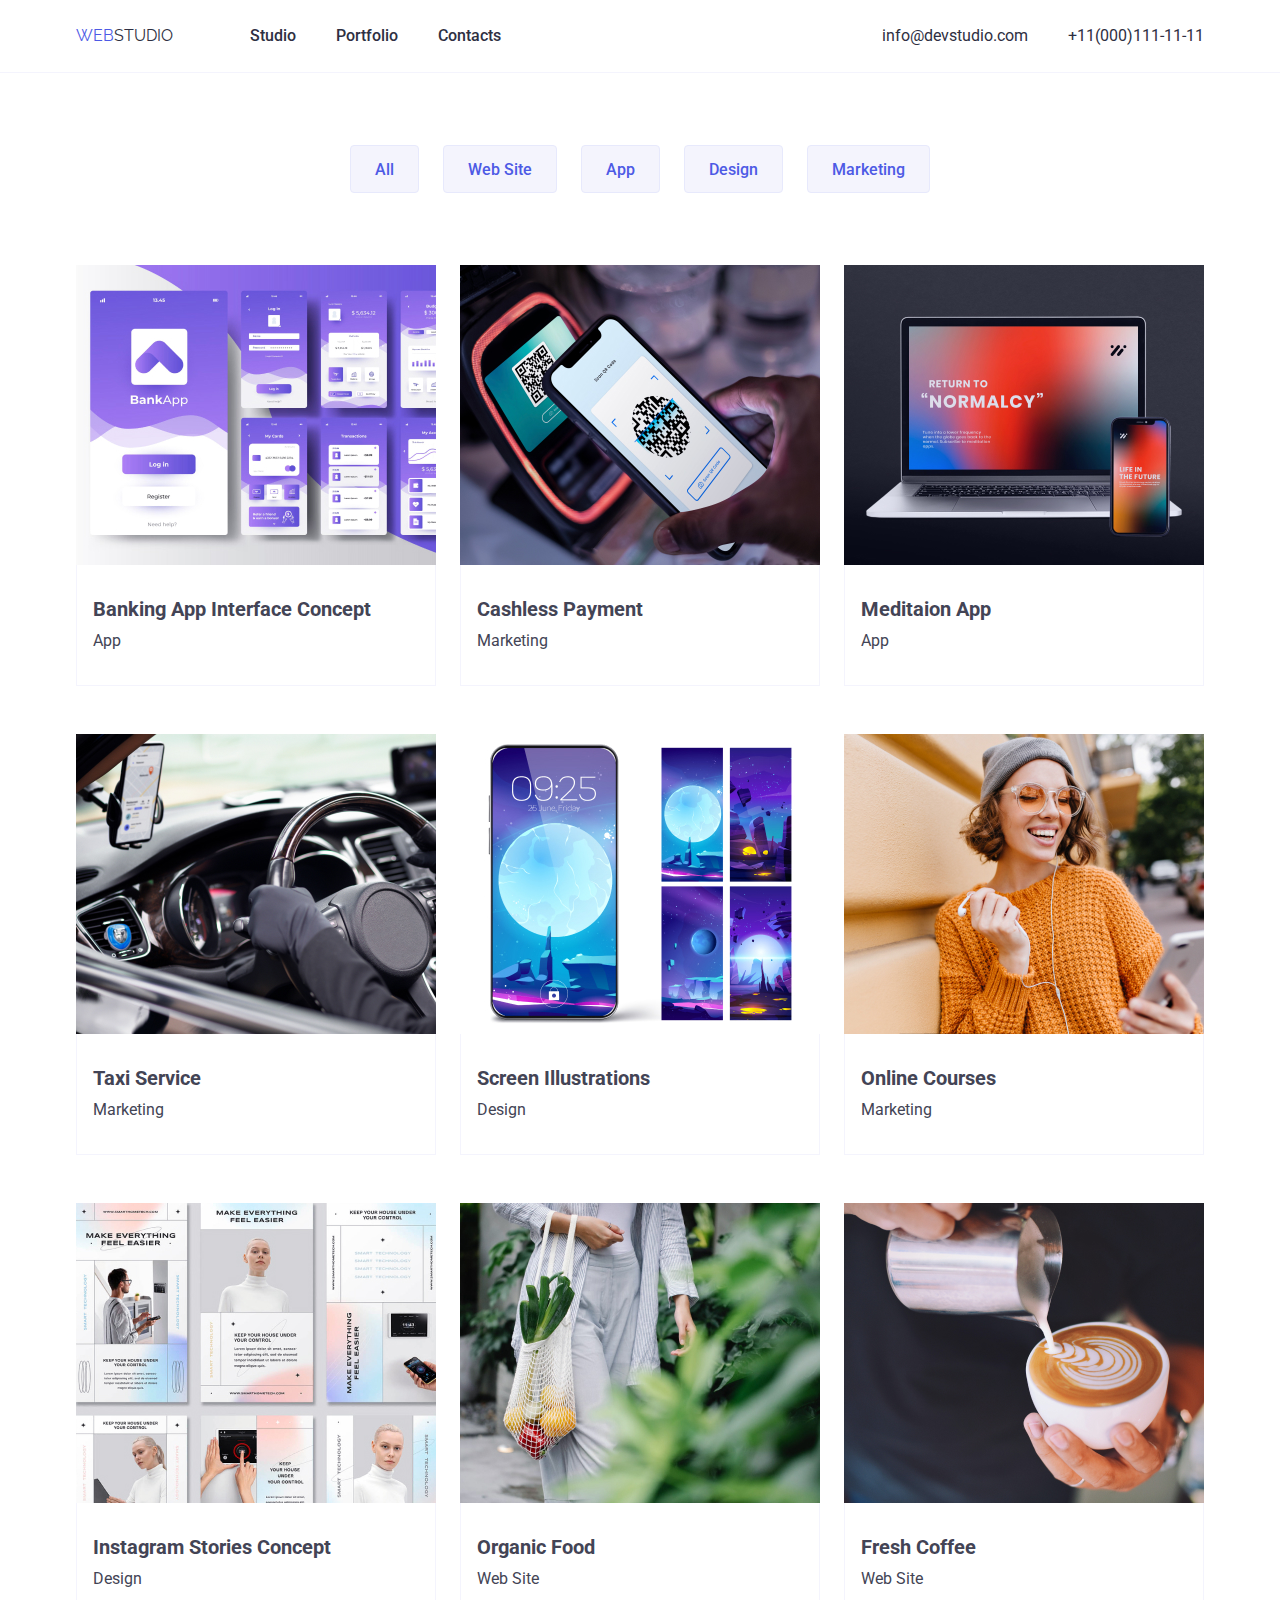
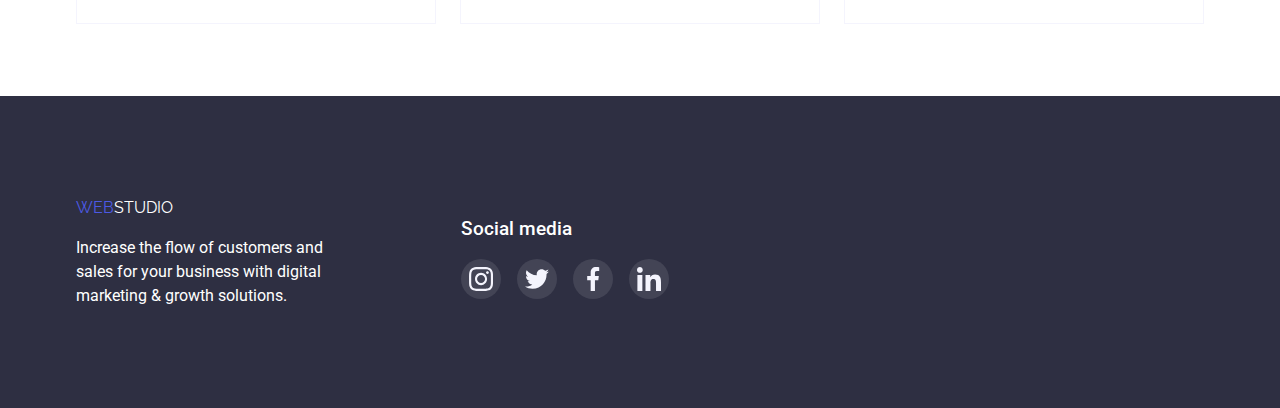
==== potfolio.html @ 30980e08 "modified" ====
<!DOCTYPE html>
<html lang="en">
<head>
    <meta charset="UTF-8">
    <meta http-equiv="X-UA-Compatible" content="IE=edge">
    <meta name="viewport" content="width=device-width, initial-scale=1.0">
    <title>Document</title>
    <link rel="preconnect" href="https://fonts.googleapis.com"><link rel="preconnect" href="https://fonts.gstatic.com" crossorigin>
    <link href="https://fonts.googleapis.com/css2?family=Raleway:wght@800&family=Roboto:wght@400;500&display=swap" rel="stylesheet">
    <link
    rel="stylesheet"
    href="https://cdnjs.cloudflare.com/ajax/libs/animate.css/4.1.1/animate.min.css"
  />
    <link rel="stylesheet" href="https://cdnjs.cloudflare.com/ajax/libs/modern-normalize/0.6.0/modern-normalize.min.css">
    <link rel="stylesheet" href="./css/style.css">
</head>
<body>
    <header class="header-container">
        <div class="container container-nav">
            <nav class="nav-items">
            <a href="./index.html" class="logo"><span class="logo-web">Web</span>Studio</a>

                <ul class="list-header-page list">
                    <li class="item"><a href="./index.html" class="link">Studio</a></li>
                    <li class="item"><a href="./portfolio.html" class="link">Portfolio</a></li>
                    <li class="item"><a href="" class="link">Contacts</a></li>
                </ul>
            </nav>
                <ul class="list-mail-tel list">
                    <li class="item"><a href="mailto:info@devstudio.com" class="link">info@devstudio.com</a></li>
                    <li class="item"><a href="tel:+11(000)1111111" class="link">+11(000)111-11-11</a></li>
                </ul>
            </div>
    </header>
    <main class="hero">
        <section class="section-btn">
            <div class="container">
            <h1 class="visually-hidden">Portfolio Page</h1>
                <ul class="portfolio-links list">
                    <li class="item"><button type="button" class="portfolio-buttons">All</button></li>
                    <li class="item"><button type="button" class="portfolio-buttons">Web Site</button></li>
                    <li class="item"><button type="button" class="portfolio-buttons">App</button></li>
                    <li class="item"><button type="button" class="portfolio-buttons">Design</button></li>
                    <li class="item"><button type="button" class="portfolio-buttons">Marketing</button></li>
                </ul>
            <ul class="list-img list">
                <li class="item">
                    <a href="" class="img-links"> 
                        <div class="product-thumb">
                            <img src="./imаges/img1.jpg" alt="photo" width="360" height="300">
                        <div class="item-text">
                          <h2 class="hero-title">Banking App Interface Concept</h2>
                          <p class="hero-text">App</p>
                      </div>
                     </div>
                    </a>
                </li>
                <li class="item">
                    <a href="" class="img-links">
                        <div class="product-thumb">
                        <img src="./imаges/img2.jpg" alt="photo" width="360" height="300">
                    <div class="item-text">
                    <h2 class="hero-title">Cashless Payment</h2>
                    <p class="hero-text">Marketing</p>
                    </div>
                        </div>
                    </a>
                </li>
                <li class="item">
                    <a href="" class="img-links">
                        <div class="product-thumb">
                            <img src="./imаges/img3.jpg" alt="meditaion-app" width="360" height="300">
                            <div class="item-text">
                             <h2 class="hero-title">Meditaion App</h2>
                             <p class="hero-text">App</p>
                            </div> 
                        </div>
                    </a>
                </li>
                <li class="item">
                    <a href="" class="img-links">
                        <div class="product-thumb">
                        <img src="./imаges/img4.jpg" alt="photo" width="360" height="300">
                    <div class="item-text">
                    <h2 class="hero-title">Taxi Service</h2>
                    <p class="hero-text">Marketing</p>
                    </div>
                        </div>
                    </a>
                </li>
                <li class="item">
                    <a href="" class="img-links">
                        <div class="product-thumb">
                            <img src="./imаges/img5.jpg" alt="photo" width="360" height="300">
                        <div class="item-text">
                        <h2 class="hero-title">Screen Illustrations</h2>
                        <p class="hero-text">Design</p>
                        </div>
                        </div>
                    </a>
                </li>
                <li class="item">
                    <a href="" class="img-links">
                        <div class="product-thumb">
                            <img src="./imаges/img6.jpg" alt="photo" width="360" height="300">
                        <div class="item-text">
                        <h2 class="hero-title">Online Courses</h2>
                        <p class="hero-text">Marketing</p>
                        </div>
                        </div>
                    </a>
                </li>
                <li class="item">
                    <a href="" class="img-links">
                        <div class="product-thumb">
                            <img src="./imаges/img7.jpg" alt="photo" width="360" height="300">
                            <div class="item-text">
                             <h2 class="hero-title">Instagram Stories Concept</h2>
                            <p class="hero-text">Design</p>
                            </div>
                        </div>
                    </a>
                </li>
                <li class="item">
                    <a href="" class="img-links">
                        <div class="product-thumb">
                            <img src="./imаges/img8.jpg" alt="photo" width="360" height="300">
                        <div class="item-text">
                        <h2 class="hero-title">Organic Food</h2>
                        <p class="hero-text">Web Site</p>
                        </div>
                        </div>
                    </a>
                </li>
                <li class="item">
                    <a href="" class="img-links">
                        <div class="product-thumb">
                            <img src="./imаges/img9.jpg" alt="photo" width="360" height="300">
                       <div class="item-text">
                        <h2 class="hero-title">Fresh Coffee</h2>
                        <p class="hero-text">Web Site</p>
                       </div> 
                        </div>
                    </a>
                </li>
            </ul>
        </div>
    </main>
    <footer class="footer-page">
        <div class="footer-container container">
            <div class="fot-text">
                <a href="./index.html" class="name-logo"><span class="footer-logo-page">Web</span>Studio</a>
            <p class="footer-text-page">Increase the flow of customers and sales for your business with digital marketing & growth solutions.</p>
            </div>
            <div class="media">
                <h3 class="media-title">Social media</h3>
                <ul class="media-list list">
                  <li class="media-items">
                      <a href="" class="media-link">
                          <svg class="media-icons" width="24" height="24">
                              <use href="./imаges/icons.svg#icon-instagram"></use>
                          </svg>
                      </a>
                  </li>
                  <li class="media-items">
                    <a href="" class="media-link">
                        <svg class="media-icons" width="24" height="24">
                            <use href="./imаges/icons.svg#icon-twitter"></use>
                        </svg>
                    </a>
                </li>
                <li class="media-items">
                    <a href="" class="media-link">
                        <svg class="media-icons" width="24" height="24">
                            <use href="./imаges/icons.svg#icon-facebook"></use>
                        </svg>
                </a>
                </li>
                <li class="media-items">
                    <a href="" class="media-link">
                        <svg class="media-icons" width="24" height="24">
                            <use href="./imаges/icons.svg#icon-linkedin"></use>
                        </svg>
                     </a>
                 </li>
                 </ul>
    </div >
        </div>
    </footer>  
</body>
</html>
---- css/style.css ----
/* header color: #2E2F42 */
/* Primary text color: #434455 */
/* accent #434455 */
/* header and footer background color #434455 */
/* section background color #F4F4FD */


*,
::after,
::before{
    box-sizing:border-box;
}

:root {
    --primary-text-color:#434455;
    --title-text-color:#2E2F42;
    --primary-white-color:#ffffff;
    --accent-color:#4D5AE5;
    --light-color:#F4F4FD;
    --an-accent-color:#404BBF;
    --light-slate:#8E8F99;
}

body {
    margin:0;
    background-color: var(--primary-white-color);
    color: var(--primary-text-color);
    font-family: 'Roboto', sans-serif;
    font-weight: 400;
    line-height: 1.5;
}

p, h2 {
    margin-top:0;
    margin-bottom:0;
}

img{
    display:block;
    width:100%;
    height:auto;
}

.list{
    margin:0;
    padding:0;
    list-style:none;
}


/* logo */

.logo {
    color: var(--title-text-color);
    text-transform:uppercase;
    font-family:'Raleway', sans-serif;
    text-decoration:none;
}
.logo-web {
    color:var(--accent-color);
}

/* navigation links */

header {
    box-shadow: var(--card-shadow);
}

.list-header-page {
    display:flex;
    margin-left:77px;
}

.container {
    width:1152px;
    padding-left:12px;
    padding-right:12px;
    margin:0 auto;
}

.section {
    padding-top:120px;
}


.container-nav {
    display:flex;
    align-items:center;
}

.nav-items {
    display:flex;
    align-items:center;
}

.header-container{
    border-bottom:0.5px solid var(--light-color);
}

.list-header-page .link {
    display:block;
    padding-top:24px;
    padding-bottom:24px;

    text-decoration:none;
    color:var(--title-text-color);

    font-weight:500;
    transition:color 250ms cubic-bezier(0.4, 0, 0.2, 1);
}

.list-header-page .item:not(:last-child) {
    margin-right:40px;
}

.list-header-page .link:hover,
.list-header-page .link:focus,
.list-header-page .link:active {
    color:var(--accent-color);
}


/* list */


.list-mail-tel  {
    display:flex;
    align-items:center;
    margin-left:auto;
}

.list-mail-tel .link {
    text-decoration:none;
    color:var(--title-text-color);
    padding-top:24px;
    padding-bottom:24px;

    transition:color 250ms cubic-bezier(0.4, 0, 0.2, 1);
}

.list-mail-tel .link:hover,
.list-mail-tel .link:focus,
.list-mail-tel .link:active {
    color:var(--accent-color);
}

.menu-link{
    position:relative;
    display:block;
    padding-top:24px;
    padding-bottom:24px;

    text-decoration:none;

    font-weight:600;
    color:var(--accent-color);

}

.menu-link::after{
    content:'';

    position:absolute;
    bottom:0;
    left:0;

    display:block;
    width: 100%;
    height:4px;
    border-radius:2px;
    background-color: var(--an-accent-color);
}

.menu-link-hover::after{
    content:'';

    position:absolute;
    bottom:0;
    left:0;

    display:block;
    width: 100%;
    height:4px;
    border-radius:2px;
    background-color: var(--an-accent-color);

    transform:scaleX(0);
    transform-origin: left;
    transition:transform 250ms cubic-bezier(0.4, 0, 0.2, 1);
}

.menu-link-hover:hover::after{
    transform:scaleX(1);
}

.list-mail-tel .item:not(:last-child){
    margin-right:40px;
}


.main-section {
    padding-top:192px;
    padding-bottom:192px;
    text-align:center;
    background-color:var(--title-text-color);
}

.bg-hero {
    max-width:1440px;
    height:600px;
    margin-left:auto;
    margin-right:auto;
    background-image:linear-gradient(
    rgba(46, 47, 66, 0.7),
    rgba(46, 47, 66, 0.7)
    ),
    url(../imаges/people-office\ 1.jpg);
    background-color:var(--title-text-color);
    background-repeat:no-repeat;
    background-size:cover;
    background-position:center;
    
}

.title {
    margin:0 auto;
    margin-top:0;
    margin-bottom:50px;
    width:492px;

    color: var(--primary-white-color);

    font-size:56px;
    font-weight:500;
    line-height: 1.07;
}

.main-btn {
   padding:16px 32px;
    border-radius: 4px;
    text-align:center;
    min-width:170px;

    background-color:var(--accent-color);
    border:none;
    cursor: pointer;
    font-family: inherit;
    color:var(--primary-white-color);

    font-weight:500; 
    font-size: 16px;
    line-height: 1.2;

    transition:background-color 250ms cubic-bezier(0.4, 0, 0.2, 1),
    box-shadow 250ms cubic-bezier(0.4, 0, 0.2, 1);

}

.main-btn:hover,
.main-btn:active {
    background-color:var(--an-accent-color)
    box-shadow 0px 4px 4px rgba(0, 0, 0, 0.15);
}


/* unique page */

.section-title{
    margin-top:0;
    margin-bottom:70px;
    color:var(--title-text-color);
    text-align:center;

    font-weight: 700;
    font-size: 36px;
    line-height: 1.1;
}

.visually-hidden{
    position: absolute;
    white-space: nowrap;
    width: 1px;
    height: 1px;
    overflow: hidden;
    border: 0;
    padding: 0;
    clip: rect(0 0 0 0);
    clip-path: inset(50%);
    margin: -1px;
}

.main-list {
    display:flex;
}

.main-list .main-item:not(:last-child) {
    margin-right:24px;
}

.adv-icons{
    display:flex;
    height:112px;
    border-radius:4px;
    background-color: var(--light-color);
    margin-bottom:8px;

    justify-content: center;
    align-items: center;

}

.adv-icon{
    width: 64px;
    height: 64px;
}

.main-item {
    width:calc((100%-72px) /4);
}

.main-list .item:nth-child(1)::before{
    background-image:url(../imаges/antenna\ 1\ .svg);
    background-size: 64px;
}

.main-list .item:nth-child(2)::before{
    background-image:url(../imаges/clock\ 1.svg);
    background-size: 64px;
}

.main-list .item:nth-child(3)::before{
    background-image:url(../imаges/diagram\ 1.svg);
    background-size: 64px;
}

.main-list .item:nth-child(4)::before{
    background-image:url(../imаges/astronaut\ 1.svg);
    background-size: 64px;
}

.main-title {
    margin-top:0;
    margin-bottom:8px;
}

.section-photo {
    padding-top:120px;
    padding-bottom:120px;
}

.gadjet-list {
    display:flex;
    justify-content:center;
}

.gadjet-list .item:not(:last-child) {
    margin-right:24px;
}
/* Team info */

.main-team {
    background-color:var(--light-color);
    padding-bottom: 110px;
}

.title-name {
    margin:0;
    margin-bottom:8px;
    color:var(--title-text-color);

    font-weight:500;
}

.team-list .item {
    background-color:var(--primary-white-color);
}

.team-name-container{
    padding-top:32px;
    padding-bottom:32px;
    box-shadow: 0px 1px 6px rgba(46, 47, 66, 0.08),
    0px 1px 1px rgba(46, 47, 66, 0.16),
    0px 2px 1px rgba(46, 47, 66, 0.08);
    border-radius: 0px 0px 4px 4px;
}
.team-list{
    display:flex;
}
.team-list .item{
    text-align:center;
 }
 .team-list .item:not(:last-child){
     margin-right:24px;
 }

 .social-list{
    display:flex;
    
}
.team-social-net{
    display:flex;
    justify-content:center;
    gap:24px;
    margin-top:8px;
}
.soc-item{
    width: 40px;
    height: 40px;
}

.team-social{
    display:flex;
    width: 100%;
    height: 100%;
    border-radius:50%;
    background-color:var(--accent-color);
    justify-content:center;
    align-items: center;
    transition:background-color 250ms cubic-bezier(0.4, 0, 0.2, 1);
}

.team-social:hover{
    background-color: var(--an-accent-color);
}
.social-icon{
    width: 16px;
    height: 16px;
}

/* Customers */

.customers {
    padding: 120px 0 130px 0;
}

.customers-content{
    display:flex;
    gap:24px;
}

.customers-banner{
    width: calc((100% - 120px) / 6);
    height: 88px;
}
    
.customers-link{
    display:flex;
    width: 100%;
    height: 100%;
    border:1px  solid var(--light-slate) ;
    border-radius:4px;

    align-items:center;
    justify-content: center;

    transition: border-color 250ms cubic-bezier(0.4, 0, 0.2, 1),
    fill 250ms cubic-bezier(0.4, 0, 0.2, 1);
}


.customers-logo{
    width: 104px;
    height: 56px;

    transition: fill 250ms cubic-bezier(0.4, 0, 0.2, 1);
}

.customers-logo{
    fill:var(--light-slate);
    
}

.customers-logo:hover {
    fill: var(--an-accent-color) !important;
}

.customers-link:hover{
    border-color: var(--an-accent-color);
}

.customers-link:hover .customers-logo{
    fill:var(--an-accent-color)
}

/* footer */

.footer-page {
        padding-top:100px;
        padding-bottom:100px;
        background-color:var(--title-text-color);
}

.fot-text {
    width:265px;
}

.footer-text-page {
    color:var(--primary-white-color);
}

.footer-container {
    display: flex;
}

.name-logo {
    display:inline-block;
    margin-bottom:16px;
    color:var(--primary-white-color);
    text-transform:uppercase;
    font-family:'Raleway', sans-serif;
    text-decoration:none;
}

.footer-logo-page {
    color:var(--accent-color)
}

.media {
    margin-left: 120px;
}


.media-title{
    font-weight: 500;
    margin-bottom:16px;
    color:var(--primary-white-color);
}

.media-list{
    display:flex;
    gap:16px;
}

.media-items{
    width: 40px;
    height: 40px;

}

.media-link{
    display:flex;
    width: 100%;
    height: 100%;
    border-radius:50%;
    background-color:var(--primary-text-color);
    align-items:center;
    justify-content: center;
    transition: background-color 250ms cubic-bezier(0.4, 0, 0.2, 1);
}

.media-link:hover{
    background-color:#31D0AA;
}

.backdrop{
    position:fixed;
    top:0;
    left:0;
    opacity:1;

    width: 100%;
    height: 100%;

    background: rgba(46, 47, 66, 0.4);
    transition:opacity 250ms cubic-bezier(0.4, 0, 0.2, 1),
    visibility 250ms cubic-bezier(0.4, 0, 0.2, 1);
}

.backdrop.is-hidden{
    visibility: hidden;
    opacity:0;
    pointer-events:none;
}

.modal{
    position:absolute;
    top:50%;
    left:50%;
    transform:translate(-50%, -50%) scale(1);
    width:408px;
    height:576px;
    background: #FCFCFC;
    box-shadow: 0px 1px 1px rgba(0, 0, 0, 0.14), 
    0px 1px 3px rgba(0, 0, 0, 0.12), 
    0px 2px 1px rgba(0, 0, 0, 0.2);
    border-radius: 4px;
    transition:transform 250ms cubic-bezier(0.4, 0, 0.2, 1);
}

.backdrop.is-hidden .modal{
    transform:translate(-50%, -50%) scale(0);
}
.modal-button{
    display:flex;
    position:absolute;
    top:24px;
    right:24px;
    
    width: 24px;
    height: 24px;

    background: #E7E9FC;
    border: 1px solid rgba(0, 0, 0, 0.1);
    border-radius:50%;
    align-items:center;
    justify-content: center;
    cursor:pointer;
    
    transition:background-color 250ms cubic-bezier(0.4, 0, 0.2, 1),
    fill 250ms 250ms cubic-bezier(0.4, 0, 0.2, 1);
}

.modal-button:hover,
.modal-button:active{
    background-color: var(--an-accent-color);
}

.modal-button:hover .modal-button-icon,
.modal-button:active .modal-button-icon{
    fill:var(--primary-white-color);
}

.modal-button-icon{
    width: 8px;
    height: 8px;
}

/* Portfolio */
.portfolio-links {
    display:flex;
    justify-content:center;

    margin-bottom:72px;
    padding:0;

    text-decoration:none;
}

.portfolio-links .item:not(:last-child){
    margin-right:24px;
}

.section-btn {
    padding-top: 72px;
    padding-bottom: 72px;
}

.portfolio-buttons{
    border-radius:4px;
    height:48px;
    padding:12px 24px;
    color:var(--accent-color);
    background-color:var(--light-color);
    cursor: pointer;
    border:none;
    font-family:inherit;
    border: 1px solid #E7E9FC;

    font-weight: 500;
    font-size: 16px;
    line-height: 1.5;

    transition:color 250ms cubic-bezier(0.4, 0, 0.2, 1),
    background-color 250ms cubic-bezier(0.4, 0, 0.2, 1),
    border-color 250ms cubic-bezier(0.4, 0, 0.2, 1),
    box-shadow 250ms cubic-bezier(0.4, 0, 0.2, 1);
}

.portfolio-buttons:hover,
.portfolio-buttons:focus {
    color:var(--primary-white-color);
    background-color:var(--accent-color);
    border-color:var(--accent-color);
    transition:box-shadow 0px 3px 1px rgba(0, 0, 0, 0.1), 
    0px 2px 1px rgba(0, 0, 0, 0.08), 
    0px 2px 2px rgba(0, 0, 0, 0.12);
}

.list-img {
    display:flex;
    flex-wrap:wrap;
    gap: 48px 24px;
}


.img-links{
    display: block;
    text-decoration: none;
    color:var(--primary-text-color);

    transition:box-shadow 250ms cubic-bezier(0.4, 0, 0.2, 1);
}

.img-links:hover {
    box-shadow: 0px 1px 6px rgba(46, 47, 66, 0.08), 
    0px 1px 1px rgba(46, 47, 66, 0.16), 
    0px 2px 1px rgba(46, 47, 66, 0.08);
}

.product-thumb{
    position:relative;
    overflow:hidden;
}


.portfolio-buttons:hover{
    box-shadow: 0px 1px 6px rgba(46, 47, 66, 0.08), 
    0px 1px 1px rgba(46, 47, 66, 0.16), 
    0px 2px 1px rgba(46, 47, 66, 0.08);
}

.list-img .hero-title {
    font-size:20px;
    line-height:1.2;
}

.list-img .item-text {
    padding-top:32px;
    padding-bottom:32px;
    padding-left:16px;
    border-left:0.5px solid var(--light-color);
    border-right:0.5px solid var(--light-color);
    border-bottom:0.5px solid var(--light-color);
}

.list-img .hero-title {
    margin-bottom:8px;
}

.list-img .item:nth-child(3n){
    margin-right:0;
}

.list-img .item:nth-last-child(-n + 3){
    margin-bottom:0;
}
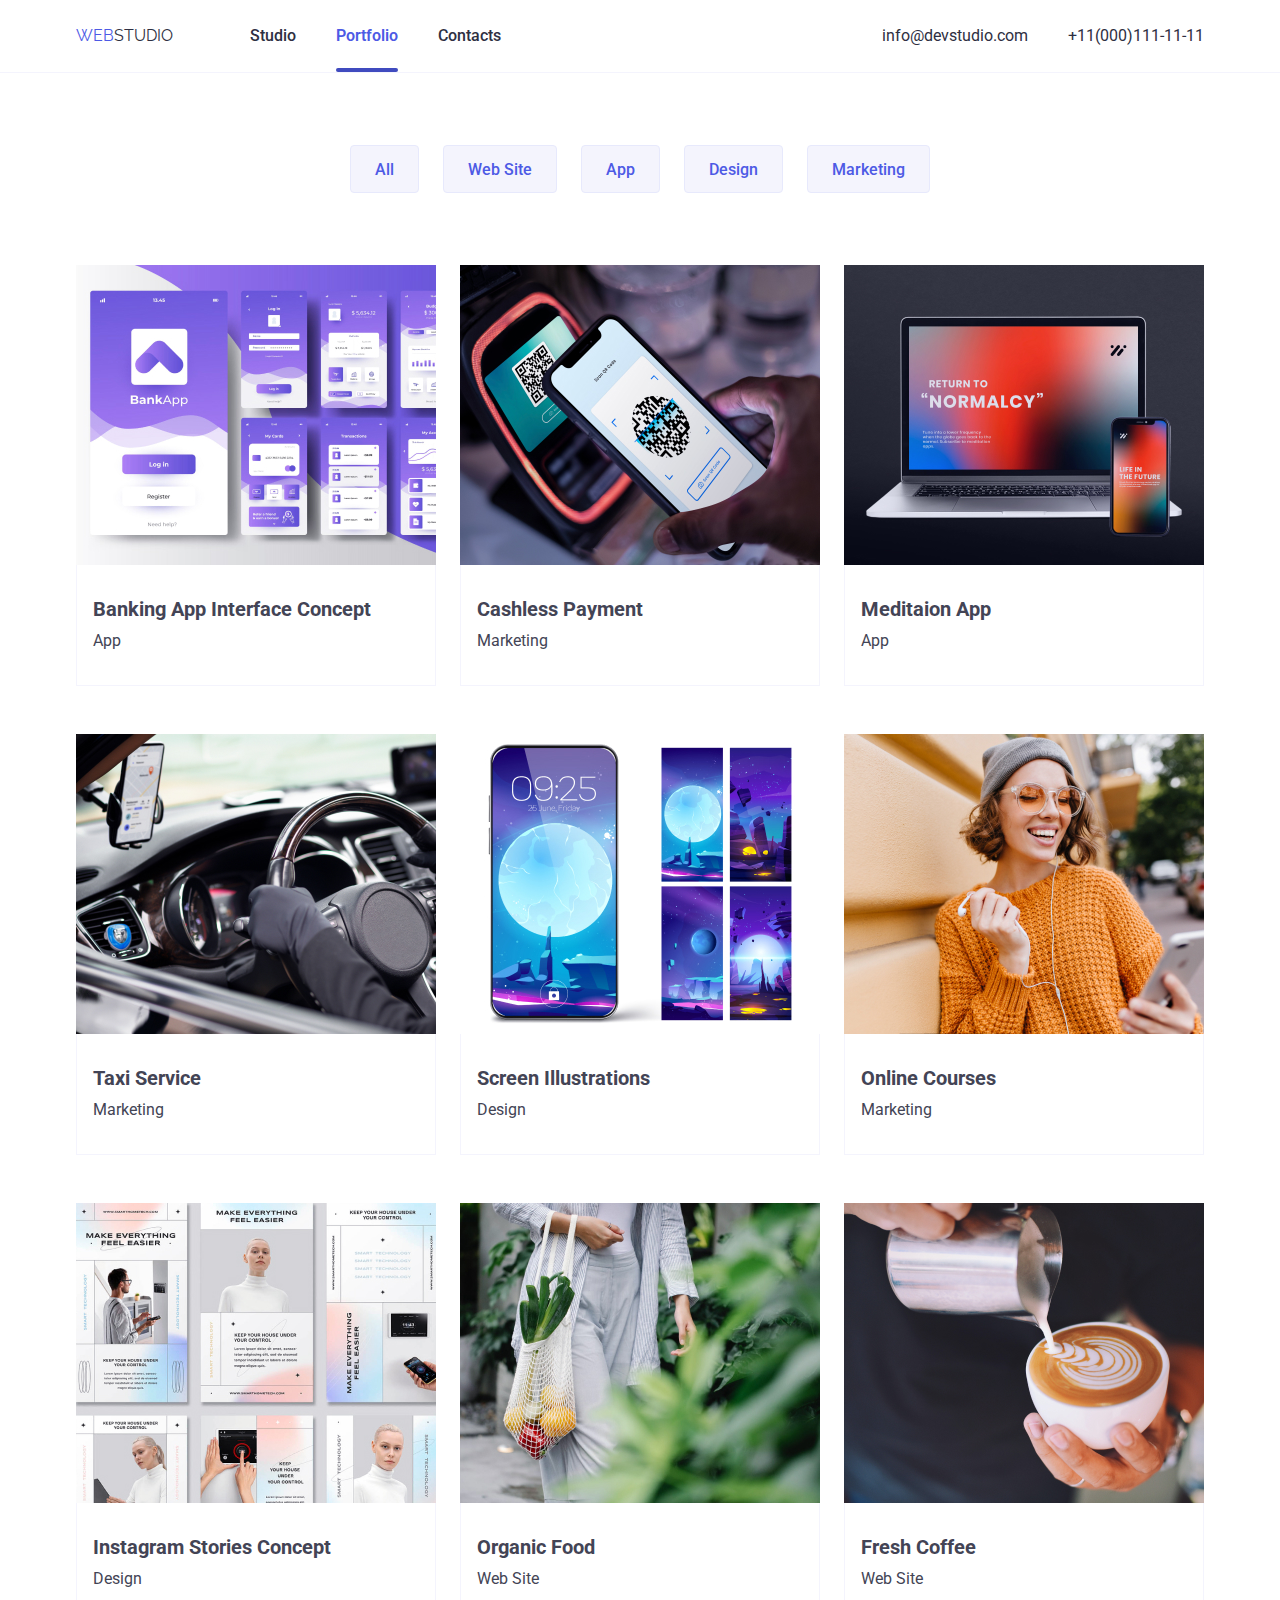
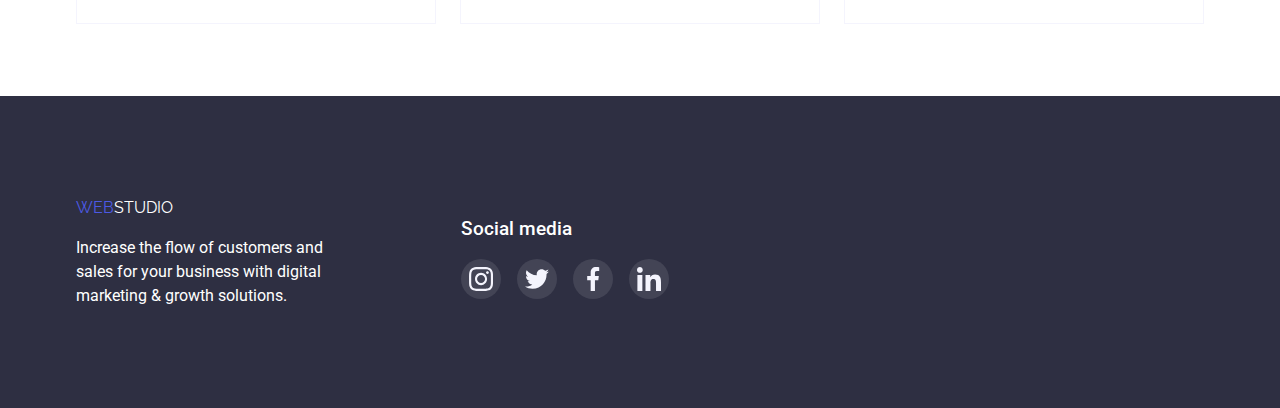
==== commit 97821e56: "dd" ====
--- a/potfolio.html
+++ b/potfolio.html
@@ -21,8 +21,8 @@
             <a href="./index.html" class="logo"><span class="logo-web">Web</span>Studio</a>
 
                 <ul class="list-header-page list">
-                    <li class="item"><a href="./index.html" class="link">Studio</a></li>
-                    <li class="item"><a href="./portfolio.html" class="link">Portfolio</a></li>
+                    <li class="item"><a href="./index.html" class="menu-link-hover link">Studio</a></li>
+                    <li class="item"><a href="./portfolio.html" class="menu-link">Portfolio</a></li>
                     <li class="item"><a href="" class="link">Contacts</a></li>
                 </ul>
             </nav>
@@ -48,6 +48,11 @@
                     <a href="" class="img-links"> 
                         <div class="product-thumb">
                             <img src="./imаges/img1.jpg" alt="photo" width="360" height="300">
+                            <div class="product-overlay">
+                                <p class="overlay-text">14 Stylish and User-Friendly App Design Concepts ·
+                                   Task Manager App · Calorie Tracker App ·
+                                   Exotic Fruit Ecommerce App · Cloud Storage App</p>
+                            </div>
                         <div class="item-text">
                           <h2 class="hero-title">Banking App Interface Concept</h2>
                           <p class="hero-text">App</p>
@@ -59,6 +64,11 @@
                     <a href="" class="img-links">
                         <div class="product-thumb">
                         <img src="./imаges/img2.jpg" alt="photo" width="360" height="300">
+                        <div class="product-overlay">
+                            <p class="overlay-text">14 Stylish and User-Friendly App Design Concepts ·
+                               Task Manager App · Calorie Tracker App ·
+                               Exotic Fruit Ecommerce App · Cloud Storage App</p>
+                        </div>
                     <div class="item-text">
                     <h2 class="hero-title">Cashless Payment</h2>
                     <p class="hero-text">Marketing</p>
@@ -70,6 +80,11 @@
                     <a href="" class="img-links">
                         <div class="product-thumb">
                             <img src="./imаges/img3.jpg" alt="meditaion-app" width="360" height="300">
+                            <div class="product-overlay">
+                                <p class="overlay-text">14 Stylish and User-Friendly App Design Concepts ·
+                                   Task Manager App · Calorie Tracker App ·
+                                   Exotic Fruit Ecommerce App · Cloud Storage App</p>
+                            </div>
                             <div class="item-text">
                              <h2 class="hero-title">Meditaion App</h2>
                              <p class="hero-text">App</p>
@@ -81,6 +96,11 @@
                     <a href="" class="img-links">
                         <div class="product-thumb">
                         <img src="./imаges/img4.jpg" alt="photo" width="360" height="300">
+                        <div class="product-overlay">
+                            <p class="overlay-text">14 Stylish and User-Friendly App Design Concepts ·
+                               Task Manager App · Calorie Tracker App ·
+                               Exotic Fruit Ecommerce App · Cloud Storage App</p>
+                        </div>
                     <div class="item-text">
                     <h2 class="hero-title">Taxi Service</h2>
                     <p class="hero-text">Marketing</p>
@@ -92,6 +112,11 @@
                     <a href="" class="img-links">
                         <div class="product-thumb">
                             <img src="./imаges/img5.jpg" alt="photo" width="360" height="300">
+                            <div class="product-overlay">
+                                <p class="overlay-text">14 Stylish and User-Friendly App Design Concepts ·
+                                   Task Manager App · Calorie Tracker App ·
+                                   Exotic Fruit Ecommerce App · Cloud Storage App</p>
+                            </div>
                         <div class="item-text">
                         <h2 class="hero-title">Screen Illustrations</h2>
                         <p class="hero-text">Design</p>
@@ -103,6 +128,11 @@
                     <a href="" class="img-links">
                         <div class="product-thumb">
                             <img src="./imаges/img6.jpg" alt="photo" width="360" height="300">
+                            <div class="product-overlay">
+                                <p class="overlay-text">14 Stylish and User-Friendly App Design Concepts ·
+                                   Task Manager App · Calorie Tracker App ·
+                                   Exotic Fruit Ecommerce App · Cloud Storage App</p>
+                            </div>
                         <div class="item-text">
                         <h2 class="hero-title">Online Courses</h2>
                         <p class="hero-text">Marketing</p>
@@ -114,6 +144,11 @@
                     <a href="" class="img-links">
                         <div class="product-thumb">
                             <img src="./imаges/img7.jpg" alt="photo" width="360" height="300">
+                            <div class="product-overlay">
+                                <p class="overlay-text">14 Stylish and User-Friendly App Design Concepts ·
+                                   Task Manager App · Calorie Tracker App ·
+                                   Exotic Fruit Ecommerce App · Cloud Storage App</p>
+                            </div>
                             <div class="item-text">
                              <h2 class="hero-title">Instagram Stories Concept</h2>
                             <p class="hero-text">Design</p>
@@ -125,6 +160,11 @@
                     <a href="" class="img-links">
                         <div class="product-thumb">
                             <img src="./imаges/img8.jpg" alt="photo" width="360" height="300">
+                            <div class="product-overlay">
+                                <p class="overlay-text">14 Stylish and User-Friendly App Design Concepts ·
+                                   Task Manager App · Calorie Tracker App ·
+                                   Exotic Fruit Ecommerce App · Cloud Storage App</p>
+                            </div>
                         <div class="item-text">
                         <h2 class="hero-title">Organic Food</h2>
                         <p class="hero-text">Web Site</p>
@@ -136,6 +176,11 @@
                     <a href="" class="img-links">
                         <div class="product-thumb">
                             <img src="./imаges/img9.jpg" alt="photo" width="360" height="300">
+                            <div class="product-overlay">
+                                <p class="overlay-text">14 Stylish and User-Friendly App Design Concepts ·
+                                   Task Manager App · Calorie Tracker App ·
+                                   Exotic Fruit Ecommerce App · Cloud Storage App</p>
+                            </div>
                        <div class="item-text">
                         <h2 class="hero-title">Fresh Coffee</h2>
                         <p class="hero-text">Web Site</p>
--- a/css/style.css
+++ b/css/style.css
@@ -702,6 +702,39 @@
     overflow:hidden;
 }
 
+.product-overlay{
+    display:inline-block;
+    position:absolute;
+    top:0;
+    left:0;
+    width: 100%;
+    height: 100%;
+    font-family:inherit;
+    font-size:16px;
+    line-height:1.5;
+    color:var(--light-color);
+
+
+    background-color:var(--accent-color);
+    
+    
+    transform:translateY(101%);
+    transition:transform 250ms cubic-bezier(0.4, 0, 0.2, 1);
+
+}
+
+.portfolio-links:hover .product-overlay{
+    transform:translateY(0%);
+}
+
+ .overlay-text{
+    position:absolute;
+    top:40px;
+    left:32px;
+    width: 296px;
+    height: 296px;
+} 
+
 
 .portfolio-buttons:hover{
     box-shadow: 0px 1px 6px rgba(46, 47, 66, 0.08), 
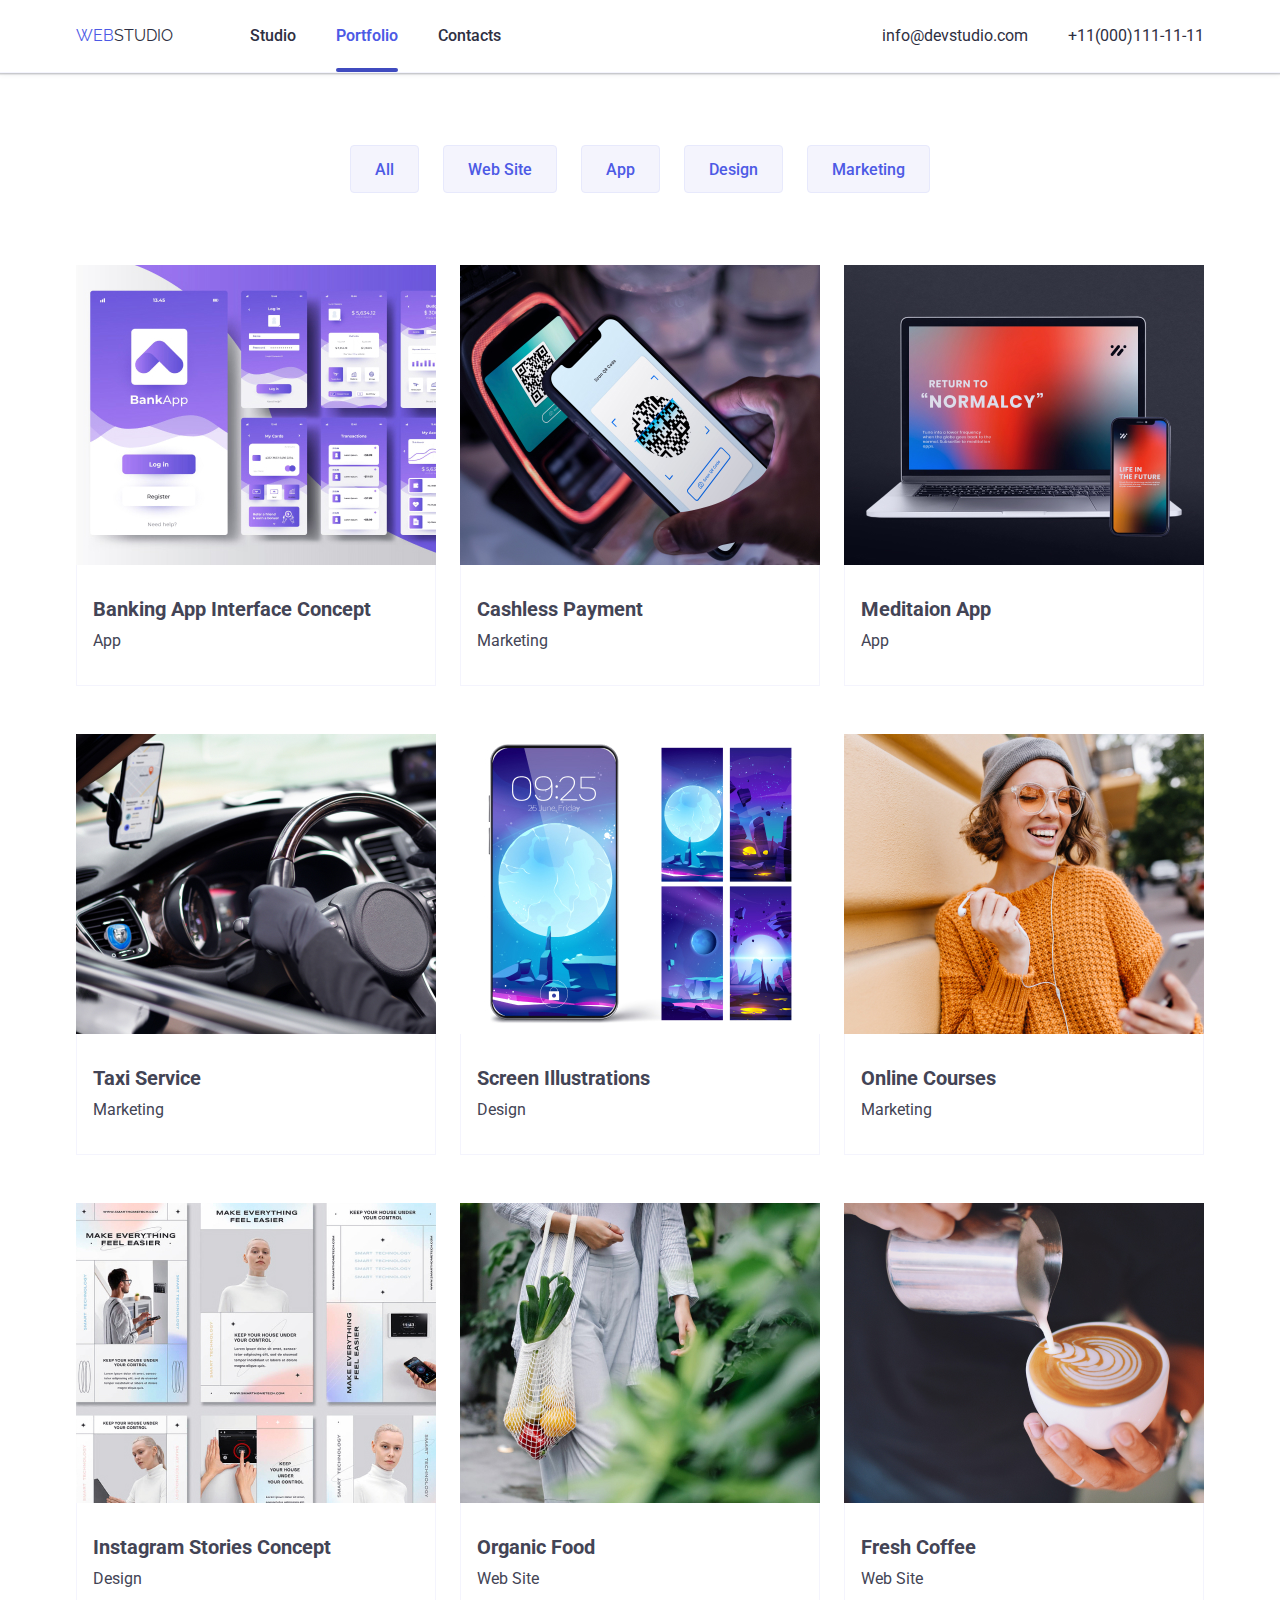
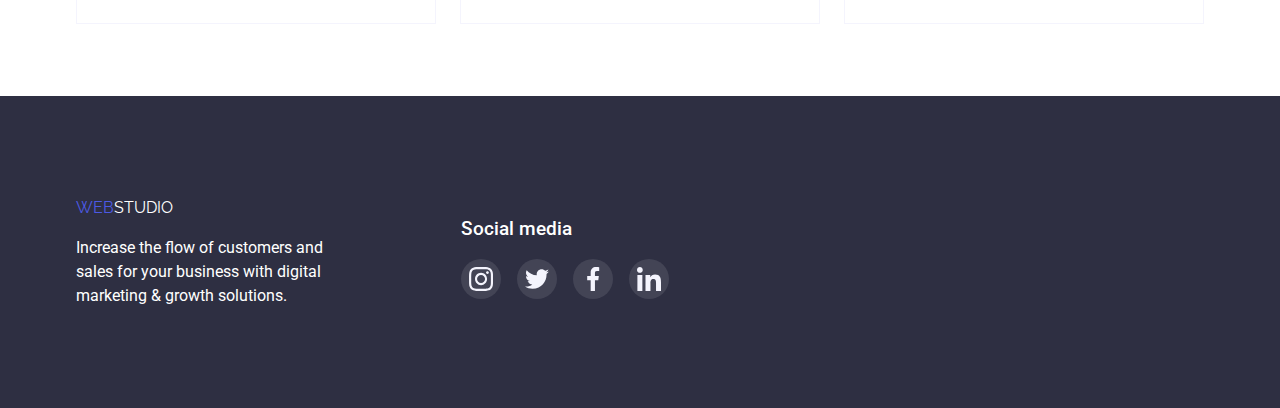
==== commit dd2f2a09: "modified" ====
--- a/potfolio.html
+++ b/potfolio.html
@@ -7,10 +7,6 @@
     <title>Document</title>
     <link rel="preconnect" href="https://fonts.googleapis.com"><link rel="preconnect" href="https://fonts.gstatic.com" crossorigin>
     <link href="https://fonts.googleapis.com/css2?family=Raleway:wght@800&family=Roboto:wght@400;500&display=swap" rel="stylesheet">
-    <link
-    rel="stylesheet"
-    href="https://cdnjs.cloudflare.com/ajax/libs/animate.css/4.1.1/animate.min.css"
-  />
     <link rel="stylesheet" href="https://cdnjs.cloudflare.com/ajax/libs/modern-normalize/0.6.0/modern-normalize.min.css">
     <link rel="stylesheet" href="./css/style.css">
 </head>
@@ -19,7 +15,6 @@
         <div class="container container-nav">
             <nav class="nav-items">
             <a href="./index.html" class="logo"><span class="logo-web">Web</span>Studio</a>
-
                 <ul class="list-header-page list">
                     <li class="item"><a href="./index.html" class="menu-link-hover link">Studio</a></li>
                     <li class="item"><a href="./portfolio.html" class="menu-link">Portfolio</a></li>
@@ -53,10 +48,10 @@
                                    Task Manager App · Calorie Tracker App ·
                                    Exotic Fruit Ecommerce App · Cloud Storage App</p>
                             </div>
+                            </div>
                         <div class="item-text">
                           <h2 class="hero-title">Banking App Interface Concept</h2>
                           <p class="hero-text">App</p>
-                      </div>
                      </div>
                     </a>
                 </li>
@@ -69,10 +64,10 @@
                                Task Manager App · Calorie Tracker App ·
                                Exotic Fruit Ecommerce App · Cloud Storage App</p>
                         </div>
+                        </div>
                     <div class="item-text">
                     <h2 class="hero-title">Cashless Payment</h2>
                     <p class="hero-text">Marketing</p>
-                    </div>
                         </div>
                     </a>
                 </li>
@@ -84,11 +79,11 @@
                                 <p class="overlay-text">14 Stylish and User-Friendly App Design Concepts ·
                                    Task Manager App · Calorie Tracker App ·
                                    Exotic Fruit Ecommerce App · Cloud Storage App</p>
+                            </div> 
                             </div>
                             <div class="item-text">
                              <h2 class="hero-title">Meditaion App</h2>
                              <p class="hero-text">App</p>
-                            </div> 
                         </div>
                     </a>
                 </li>
@@ -101,10 +96,10 @@
                                Task Manager App · Calorie Tracker App ·
                                Exotic Fruit Ecommerce App · Cloud Storage App</p>
                         </div>
+                        </div>
                     <div class="item-text">
                     <h2 class="hero-title">Taxi Service</h2>
                     <p class="hero-text">Marketing</p>
-                    </div>
                         </div>
                     </a>
                 </li>
@@ -116,12 +111,12 @@
                                 <p class="overlay-text">14 Stylish and User-Friendly App Design Concepts ·
                                    Task Manager App · Calorie Tracker App ·
                                    Exotic Fruit Ecommerce App · Cloud Storage App</p>
+                            </div>
                             </div>
                         <div class="item-text">
                         <h2 class="hero-title">Screen Illustrations</h2>
                         <p class="hero-text">Design</p>
                         </div>
-                        </div>
                     </a>
                 </li>
                 <li class="item">
@@ -132,12 +127,12 @@
                                 <p class="overlay-text">14 Stylish and User-Friendly App Design Concepts ·
                                    Task Manager App · Calorie Tracker App ·
                                    Exotic Fruit Ecommerce App · Cloud Storage App</p>
+                            </div>
                             </div>
                         <div class="item-text">
                         <h2 class="hero-title">Online Courses</h2>
                         <p class="hero-text">Marketing</p>
                         </div>
-                        </div>
                     </a>
                 </li>
                 <li class="item">
@@ -148,11 +143,11 @@
                                 <p class="overlay-text">14 Stylish and User-Friendly App Design Concepts ·
                                    Task Manager App · Calorie Tracker App ·
                                    Exotic Fruit Ecommerce App · Cloud Storage App</p>
+                            </div>
                             </div>
                             <div class="item-text">
                              <h2 class="hero-title">Instagram Stories Concept</h2>
                             <p class="hero-text">Design</p>
-                            </div>
                         </div>
                     </a>
                 </li>
@@ -164,12 +159,12 @@
                                 <p class="overlay-text">14 Stylish and User-Friendly App Design Concepts ·
                                    Task Manager App · Calorie Tracker App ·
                                    Exotic Fruit Ecommerce App · Cloud Storage App</p>
+                            </div>
                             </div>
                         <div class="item-text">
                         <h2 class="hero-title">Organic Food</h2>
                         <p class="hero-text">Web Site</p>
                         </div>
-                        </div>
                     </a>
                 </li>
                 <li class="item">
@@ -180,11 +175,11 @@
                                 <p class="overlay-text">14 Stylish and User-Friendly App Design Concepts ·
                                    Task Manager App · Calorie Tracker App ·
                                    Exotic Fruit Ecommerce App · Cloud Storage App</p>
+                            </div>
                             </div>
                        <div class="item-text">
                         <h2 class="hero-title">Fresh Coffee</h2>
-                        <p class="hero-text">Web Site</p>
-                       </div> 
+                        <p class="hero-text">Web Site</p> 
                         </div>
                     </a>
                 </li>
--- a/css/style.css
+++ b/css/style.css
@@ -95,6 +95,9 @@
 
 .header-container{
     border-bottom:0.5px solid var(--light-color);
+    box-shadow: 0px 2px 1px rgba(46, 47, 66, 0.08), 
+    0px 1px 1px rgba(46, 47, 66, 0.16), 
+    0px 1px 6px rgba(46, 47, 66, 0.08);
 }
 
 .list-header-page .link {
@@ -169,6 +172,7 @@
     height:4px;
     border-radius:2px;
     background-color: var(--an-accent-color);
+    
 }
 
 .menu-link-hover::after{
@@ -219,7 +223,6 @@
     background-repeat:no-repeat;
     background-size:cover;
     background-position:center;
-    
 }
 
 .title {
@@ -257,9 +260,9 @@
 }
 
 .main-btn:hover,
-.main-btn:active {
-    background-color:var(--an-accent-color)
-    box-shadow 0px 4px 4px rgba(0, 0, 0, 0.15);
+.main-btn:focus {
+    background-color:var(--an-accent-color);
+    box-shadow: 0px 4px 4px rgba(0, 0, 0, 0.15);
 }
 
 
@@ -580,7 +583,7 @@
     width:408px;
     height:576px;
     background: #FCFCFC;
-    box-shadow: 0px 1px 1px rgba(0, 0, 0, 0.14), 
+    box-shadow: 0px 1px 1px rgba(0, 0, 0, 0.14)Ж
     0px 1px 3px rgba(0, 0, 0, 0.12), 
     0px 2px 1px rgba(0, 0, 0, 0.2);
     border-radius: 4px;
@@ -590,7 +593,7 @@
 .backdrop.is-hidden .modal{
     transform:translate(-50%, -50%) scale(0);
 }
-.modal-button{
+.button-close{
     display:flex;
     position:absolute;
     top:24px;
@@ -610,13 +613,13 @@
     fill 250ms 250ms cubic-bezier(0.4, 0, 0.2, 1);
 }
 
-.modal-button:hover,
-.modal-button:active{
+.button-close:hover,
+.button-close:active{
     background-color: var(--an-accent-color);
 }
 
-.modal-button:hover .modal-button-icon,
-.modal-button:active .modal-button-icon{
+.button-close:hover .modal-button-icon,
+.button-close:active .modal-button-icon{
     fill:var(--primary-white-color);
 }
 
@@ -671,9 +674,13 @@
     color:var(--primary-white-color);
     background-color:var(--accent-color);
     border-color:var(--accent-color);
-    transition:box-shadow 0px 3px 1px rgba(0, 0, 0, 0.1), 
+    box-shadow: 0px 3px 1px rgba(0, 0, 0, 0.1), 
     0px 2px 1px rgba(0, 0, 0, 0.08), 
     0px 2px 2px rgba(0, 0, 0, 0.12);
+
+    box-shadow: 0px 1px 6px rgba(46, 47, 66, 0.08), 
+    0px 1px 1px rgba(46, 47, 66, 0.16), 
+    0px 2px 1px rgba(46, 47, 66, 0.08);
 }
 
 .list-img {
@@ -703,7 +710,6 @@
 }
 
 .product-overlay{
-    display:inline-block;
     position:absolute;
     top:0;
     left:0;
@@ -713,17 +719,12 @@
     font-size:16px;
     line-height:1.5;
     color:var(--light-color);
-
-
     background-color:var(--accent-color);
-    
-    
-    transform:translateY(101%);
+    transform:translateY(100%);
     transition:transform 250ms cubic-bezier(0.4, 0, 0.2, 1);
-
-}
-
-.portfolio-links:hover .product-overlay{
+}
+
+.img-links:hover .product-overlay{
     transform:translateY(0%);
 }
 
@@ -736,12 +737,6 @@
 } 
 
 
-.portfolio-buttons:hover{
-    box-shadow: 0px 1px 6px rgba(46, 47, 66, 0.08), 
-    0px 1px 1px rgba(46, 47, 66, 0.16), 
-    0px 2px 1px rgba(46, 47, 66, 0.08);
-}
-
 .list-img .hero-title {
     font-size:20px;
     line-height:1.2;
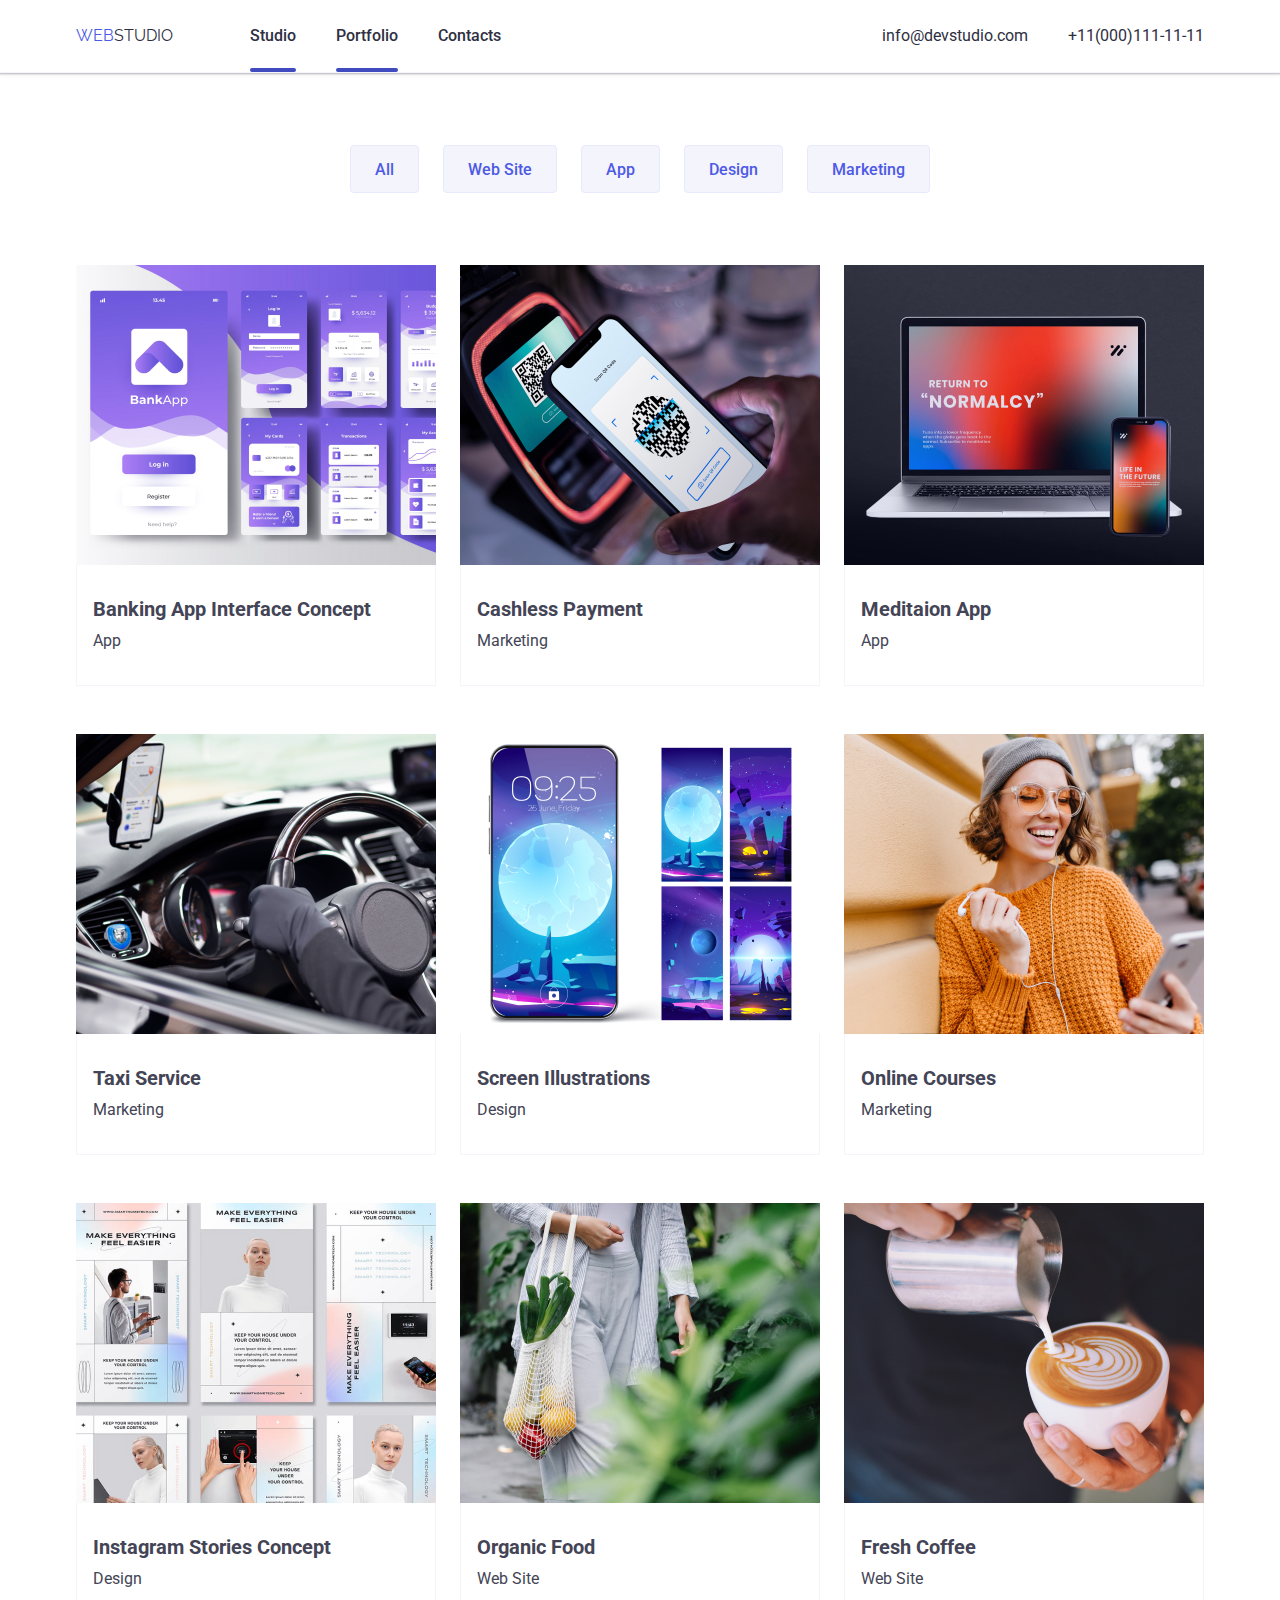
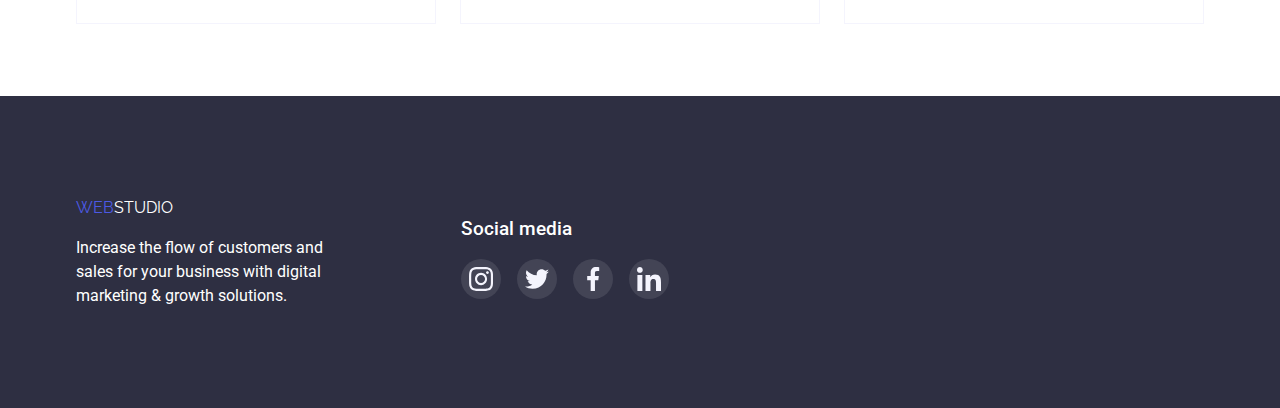
==== commit 63085374: "modified" ====
--- a/potfolio.html
+++ b/potfolio.html
@@ -16,8 +16,8 @@
             <nav class="nav-items">
             <a href="./index.html" class="logo"><span class="logo-web">Web</span>Studio</a>
                 <ul class="list-header-page list">
-                    <li class="item"><a href="./index.html" class="menu-link-hover link">Studio</a></li>
-                    <li class="item"><a href="./portfolio.html" class="menu-link">Portfolio</a></li>
+                    <li class="item"><a href="./index.html" class="menu-link link">Studio</a></li>
+                    <li class="item"><a href="./portfolio.html" class="menu-link link current">Portfolio</a></li>
                     <li class="item"><a href="" class="link">Contacts</a></li>
                 </ul>
             </nav>
--- a/css/style.css
+++ b/css/style.css
@@ -175,7 +175,7 @@
     
 }
 
-.menu-link-hover::after{
+.menu-link.curren::after{
     content:'';
 
     position:absolute;
@@ -193,7 +193,7 @@
     transition:transform 250ms cubic-bezier(0.4, 0, 0.2, 1);
 }
 
-.menu-link-hover:hover::after{
+.menu-link.link:hover::after{
     transform:scaleX(1);
 }
 
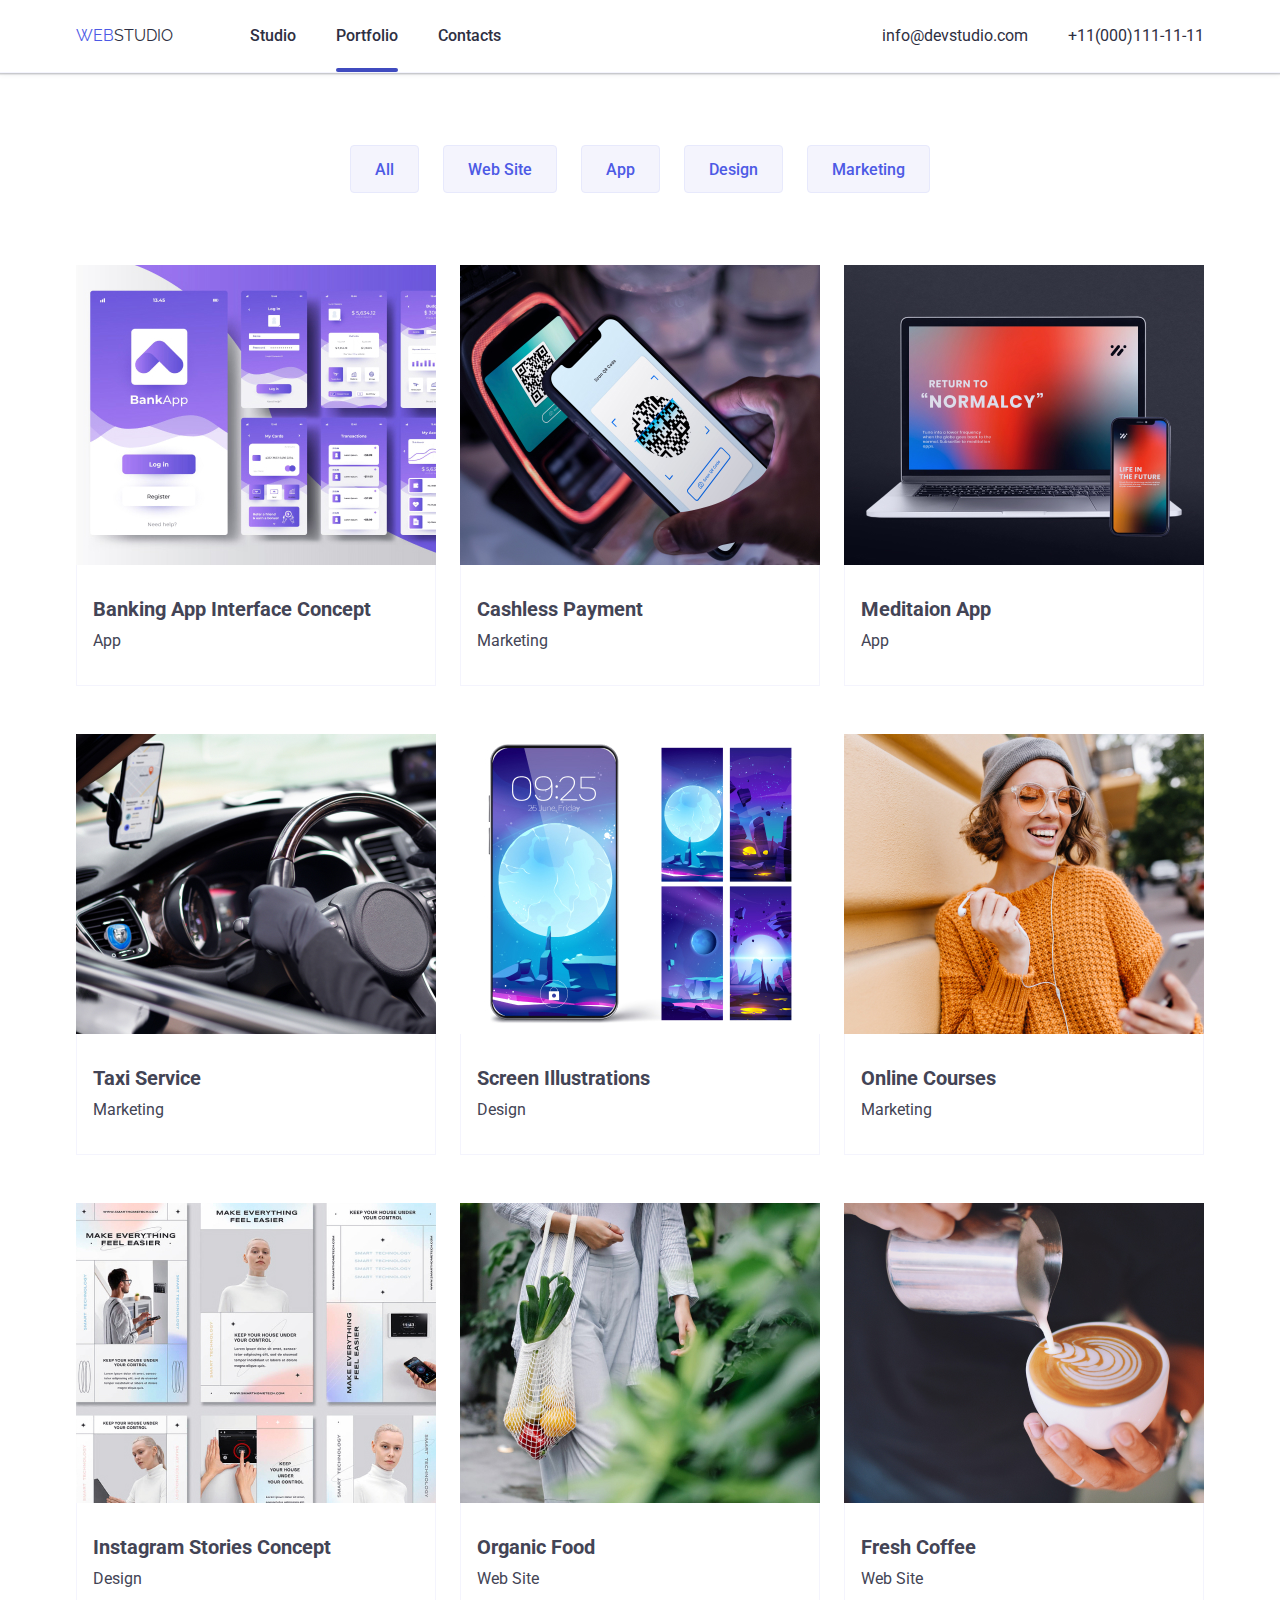
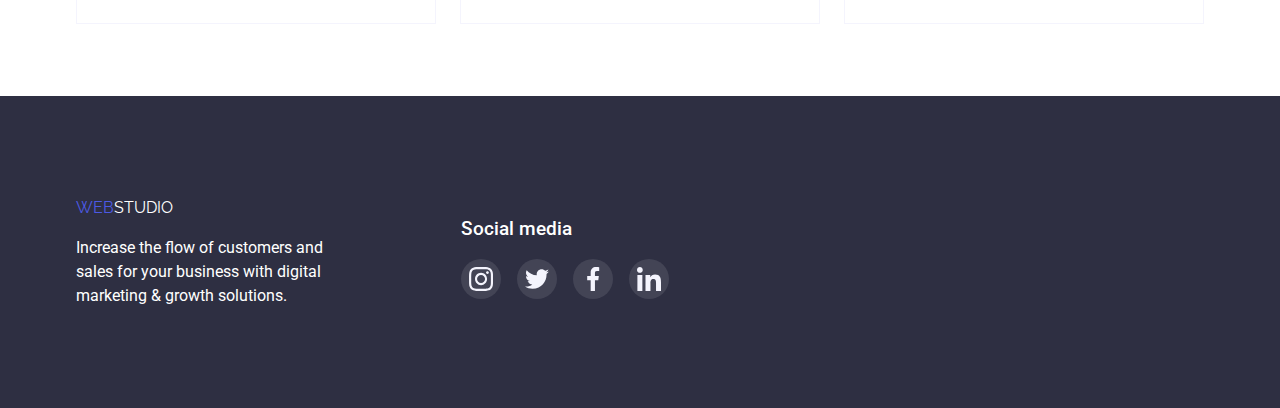
==== commit 7100c721: "modified" ====
--- a/potfolio.html
+++ b/potfolio.html
@@ -16,8 +16,8 @@
             <nav class="nav-items">
             <a href="./index.html" class="logo"><span class="logo-web">Web</span>Studio</a>
                 <ul class="list-header-page list">
-                    <li class="item"><a href="./index.html" class="menu-link link">Studio</a></li>
-                    <li class="item"><a href="./portfolio.html" class="menu-link link current">Portfolio</a></li>
+                    <li class="item"><a href="./index.html" class="menu-link link current">Studio</a></li>
+                    <li class="item"><a href="./portfolio.html" class="menu-link link">Portfolio</a></li>
                     <li class="item"><a href="" class="link">Contacts</a></li>
                 </ul>
             </nav>
--- a/css/style.css
+++ b/css/style.css
@@ -19,6 +19,7 @@
     --light-color:#F4F4FD;
     --an-accent-color:#404BBF;
     --light-slate:#8E8F99;
+    --color-elipse:#E7E9FC;
 }
 
 body {
@@ -152,11 +153,13 @@
     display:block;
     padding-top:24px;
     padding-bottom:24px;
+    outline: transparent;
 
     text-decoration:none;
 
     font-weight:600;
     color:var(--accent-color);
+    
 
 }
 
@@ -172,10 +175,12 @@
     height:4px;
     border-radius:2px;
     background-color: var(--an-accent-color);
+
     
 }
 
-.menu-link.curren::after{
+
+.menu-link.current::after{
     content:'';
 
     position:absolute;
@@ -193,7 +198,8 @@
     transition:transform 250ms cubic-bezier(0.4, 0, 0.2, 1);
 }
 
-.menu-link.link:hover::after{
+.menu-link.current:hover::after,
+.menu-link.current:focus::after{
     transform:scaleX(1);
 }
 
@@ -602,7 +608,7 @@
     width: 24px;
     height: 24px;
 
-    background: #E7E9FC;
+    background:var(--color-elipse);
     border: 1px solid rgba(0, 0, 0, 0.1);
     border-radius:50%;
     align-items:center;
@@ -615,17 +621,18 @@
 
 .button-close:hover,
 .button-close:active{
-    background-color: var(--an-accent-color);
-}
-
-.button-close:hover .modal-button-icon,
-.button-close:active .modal-button-icon{
-    fill:var(--primary-white-color);
+    background-color: var(--color-elipse);
 }
 
 .modal-button-icon{
     width: 8px;
     height: 8px;
+    position: absolute;
+    left: 33.33%;
+    right: 33.33%;
+    top: 33.33%;
+    bottom: 33.33%;
+    background:var(--color-elipse);
 }
 
 /* Portfolio */
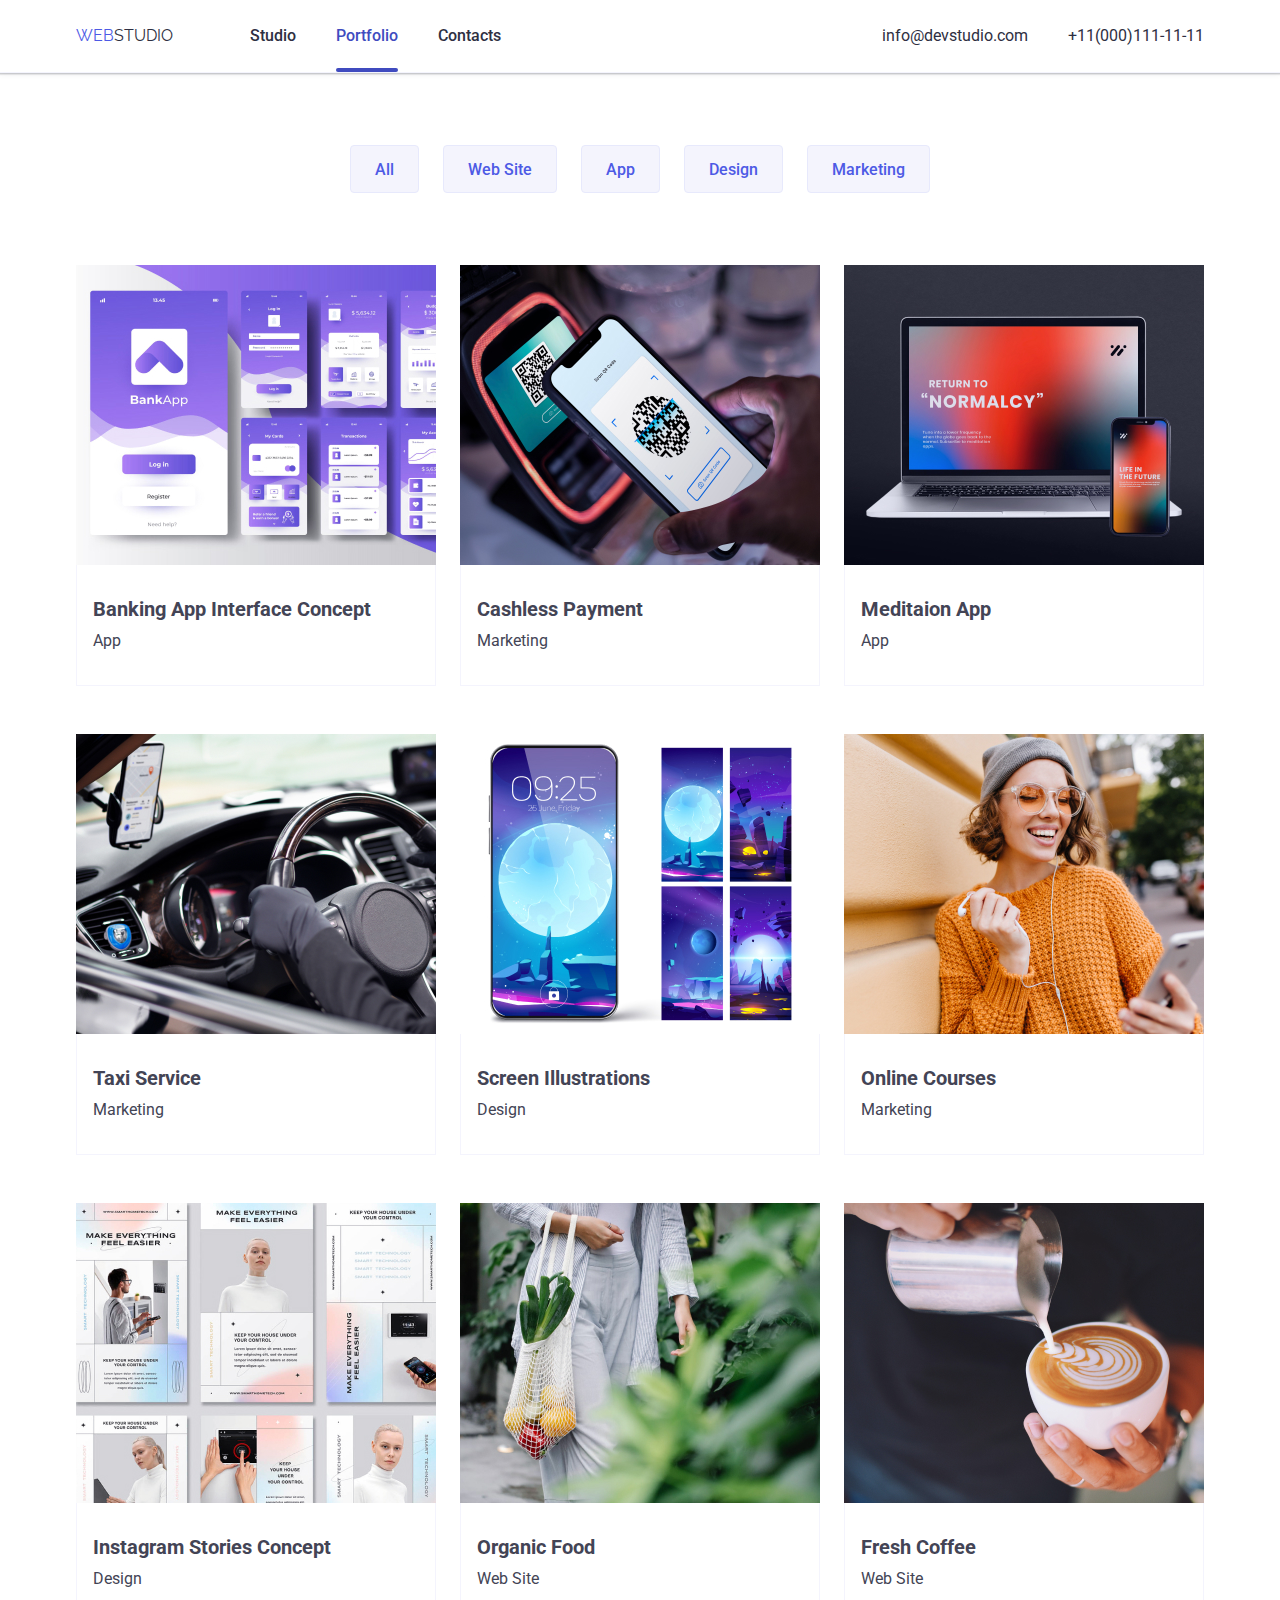
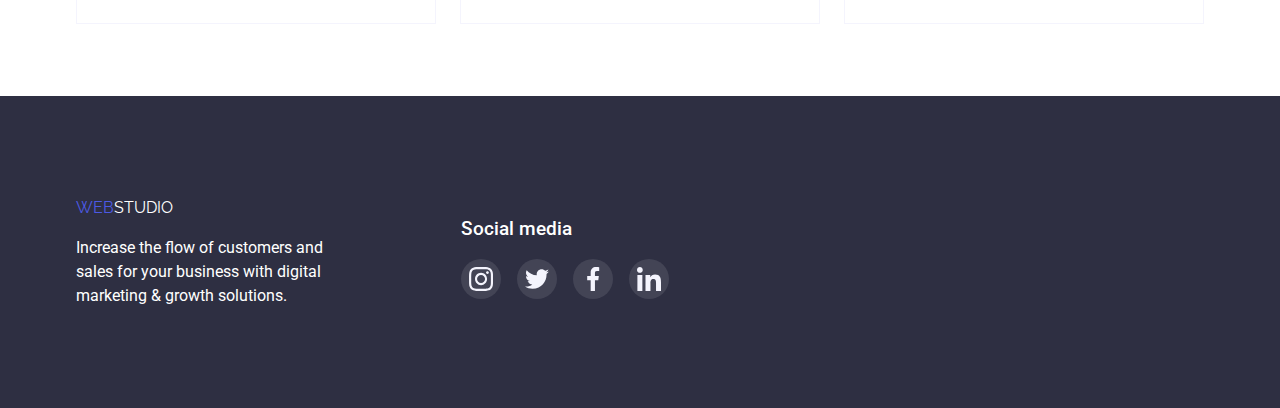
==== commit 6fe9a82a: "dd" ====
--- a/potfolio.html
+++ b/potfolio.html
@@ -17,7 +17,7 @@
             <a href="./index.html" class="logo"><span class="logo-web">Web</span>Studio</a>
                 <ul class="list-header-page list">
                     <li class="item"><a href="./index.html" class="menu-link link current">Studio</a></li>
-                    <li class="item"><a href="./portfolio.html" class="menu-link link">Portfolio</a></li>
+                    <li class="item"><a href="./portfolio.html" class="menu-link link heder">Portfolio</a></li>
                     <li class="item"><a href="" class="link">Contacts</a></li>
                 </ul>
             </nav>
--- a/css/style.css
+++ b/css/style.css
@@ -20,6 +20,7 @@
     --an-accent-color:#404BBF;
     --light-slate:#8E8F99;
     --color-elipse:#E7E9FC;
+    --color-vektor:#000000;
 }
 
 body {
@@ -122,7 +123,7 @@
 .list-header-page .link:active {
     color:var(--accent-color);
 }
-
+ 
 
 /* list */
 
@@ -158,9 +159,11 @@
     text-decoration:none;
 
     font-weight:600;
-    color:var(--accent-color);
-    
-
+    color:var(--an-accent-color);
+}
+
+.menu-link.heder{ 
+    color: var(--an-accent-color);
 }
 
 .menu-link::after{
@@ -175,8 +178,6 @@
     height:4px;
     border-radius:2px;
     background-color: var(--an-accent-color);
-
-    
 }
 
 
@@ -191,12 +192,13 @@
     width: 100%;
     height:4px;
     border-radius:2px;
-    background-color: var(--an-accent-color);
+    color: var(--an-accent-color);
 
     transform:scaleX(0);
     transform-origin: left;
     transition:transform 250ms cubic-bezier(0.4, 0, 0.2, 1);
 }
+
 
 .menu-link.current:hover::after,
 .menu-link.current:focus::after{
@@ -402,7 +404,7 @@
      margin-right:24px;
  }
 
- .social-list{
+.social-list{
     display:flex;
     
 }
@@ -589,9 +591,9 @@
     width:408px;
     height:576px;
     background: #FCFCFC;
-    box-shadow: 0px 1px 1px rgba(0, 0, 0, 0.14)Ж
+    box-shadow: 0px 1px 1px rgba(0, 0, 0, 0.14), 
     0px 1px 3px rgba(0, 0, 0, 0.12), 
-    0px 2px 1px rgba(0, 0, 0, 0.2);
+     0px 2px 1px rgba(0, 0, 0, 0.2);
     border-radius: 4px;
     transition:transform 250ms cubic-bezier(0.4, 0, 0.2, 1);
 }
@@ -624,6 +626,11 @@
     background-color: var(--color-elipse);
 }
 
+.button-close:hover,
+.button-close:focus{
+    background-color:var(--an-accent-color);
+}
+
 .modal-button-icon{
     width: 8px;
     height: 8px;
@@ -632,8 +639,14 @@
     right: 33.33%;
     top: 33.33%;
     bottom: 33.33%;
-    background:var(--color-elipse);
-}
+    color:var(--color-vektor);
+}
+
+.modal-button-icon:hover,
+.modal-button-icon:focus{
+    color:var(--primary-white-color);
+}
+
 
 /* Portfolio */
 .portfolio-links {
@@ -679,7 +692,7 @@
 .portfolio-buttons:hover,
 .portfolio-buttons:focus {
     color:var(--primary-white-color);
-    background-color:var(--accent-color);
+    background-color:var(--an-accent-color);
     border-color:var(--accent-color);
     box-shadow: 0px 3px 1px rgba(0, 0, 0, 0.1), 
     0px 2px 1px rgba(0, 0, 0, 0.08), 
@@ -727,24 +740,18 @@
     line-height:1.5;
     color:var(--light-color);
     background-color:var(--accent-color);
-    transform:translateY(100%);
+    transform:translateY(101%);
     transition:transform 250ms cubic-bezier(0.4, 0, 0.2, 1);
+
+    padding: 40px 32px;
 }
 
 .img-links:hover .product-overlay{
     transform:translateY(0%);
 }
 
- .overlay-text{
-    position:absolute;
-    top:40px;
-    left:32px;
-    width: 296px;
-    height: 296px;
-} 
-
-
-.list-img .hero-title {
+
+.list-img .hero-title { 
     font-size:20px;
     line-height:1.2;
 }
